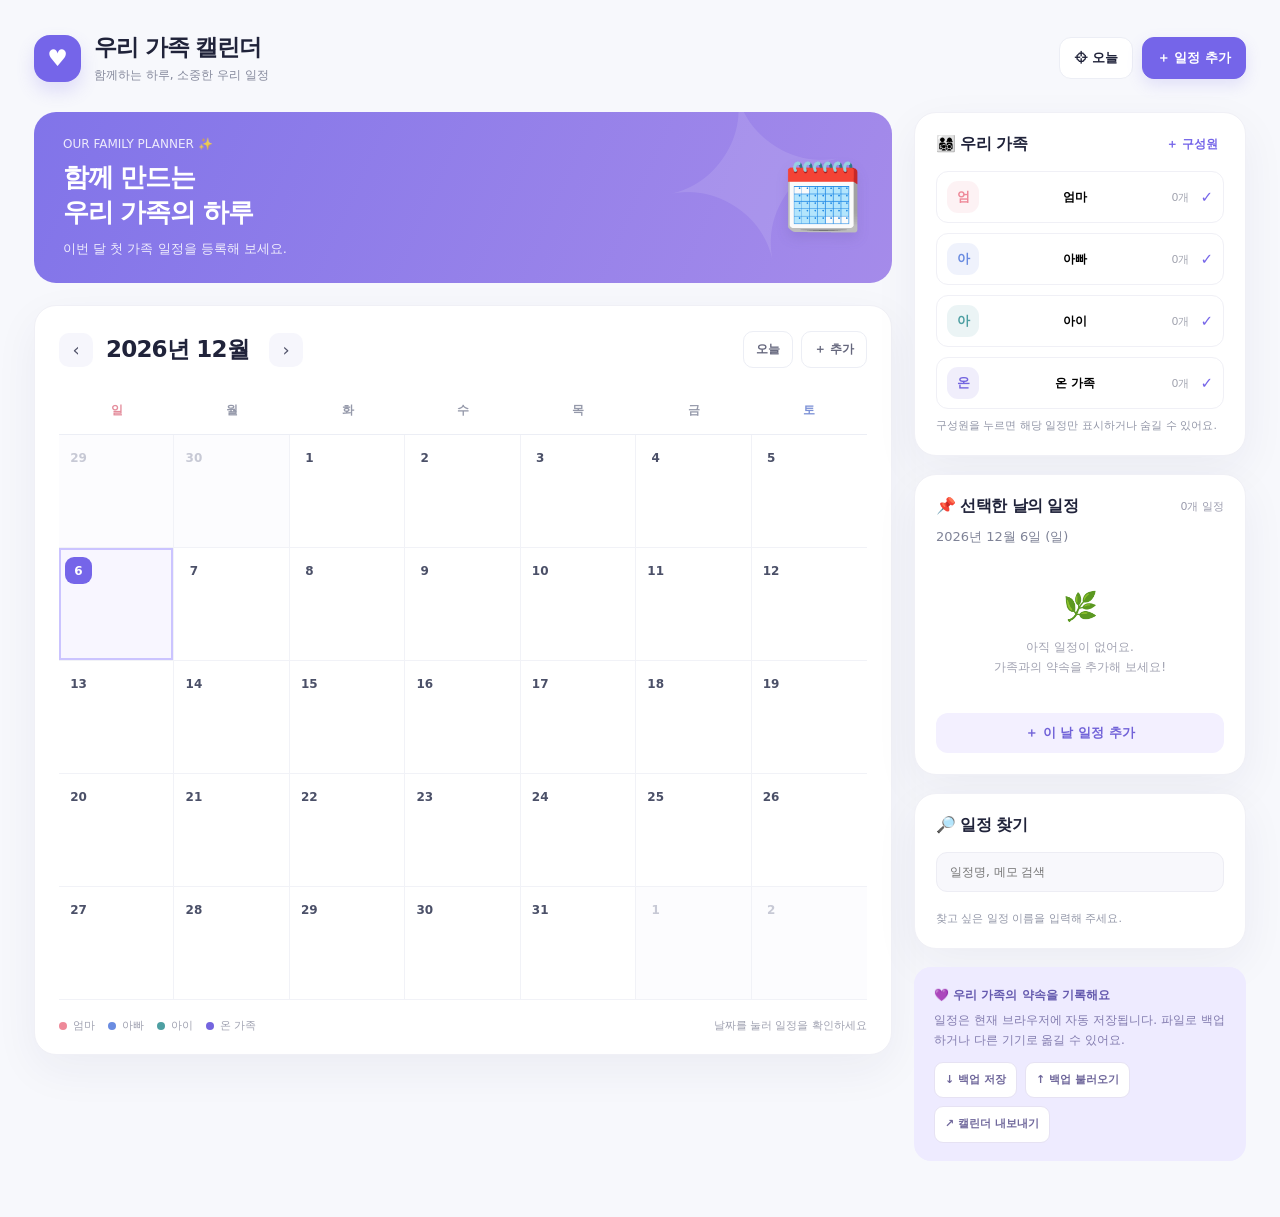
==== 2.html @ 46e9cfa7 "Add files via upload" ====
<!DOCTYPE html>
<html lang="ko">
<head>
<meta charset="UTF-8" />
<meta name="viewport" content="width=device-width, initial-scale=1.0" />
<meta name="theme-color" content="#f7f7fb" />
<title>우리 가족 캘린더</title>
<style>
:root{--bg:#f7f8fc;--white:#fff;--ink:#20233a;--muted:#85899c;--line:#eceef5;--purple:#7565e9;--soft:#f0edff;--shadow:0 15px 45px rgba(42,39,88,.055);--radius:22px}
*{box-sizing:border-box}body{margin:0;background:var(--bg);font-family: 'Pretendard','Apple SD Gothic Neo','Malgun Gothic',system-ui,sans-serif;color:var(--ink);-webkit-font-smoothing:antialiased}button,input,select,textarea{font:inherit}button{cursor:pointer}button:focus-visible,input:focus-visible,select:focus-visible,textarea:focus-visible{outline:3px solid #b7b0ff;outline-offset:2px}.app{max-width:1500px;margin:0 auto;min-height:100vh;padding:32px 34px 56px}.top{display:flex;align-items:center;justify-content:space-between;gap:20px;margin-bottom:28px}.brand{display:flex;align-items:center;gap:13px}.brandmark{width:47px;height:47px;border-radius:16px;background:#7565e9;display:grid;place-items:center;color:white;font-size:23px;box-shadow:0 9px 18px #7565e930}.brand h1{font-size:23px;margin:0;letter-spacing:-1.1px}.brand p{margin:4px 0 0;color:var(--muted);font-size:12px}.top-actions{display:flex;align-items:center;gap:9px}.button{border:1px solid var(--line);background:#fff;color:var(--ink);border-radius:12px;padding:11px 14px;font-weight:700;font-size:13px;display:inline-flex;align-items:center;justify-content:center;gap:8px;transition:transform .15s,background .15s}.button:hover{transform:translateY(-1px);background:#fafaff}.primary{background:var(--purple);border-color:var(--purple);color:#fff;box-shadow:0 6px 16px #7565e92a}.primary:hover{background:#6655e0}.layout{display:grid;grid-template-columns:minmax(0,1fr) 332px;gap:22px;align-items:start}.main{min-width:0}.hero{background:linear-gradient(114deg,#8174e9,#a58bea);color:#fff;border-radius:var(--radius);padding:25px 29px;margin-bottom:22px;display:flex;align-items:center;justify-content:space-between;overflow:hidden;position:relative;min-height:145px}.hero:after{content:'✦';position:absolute;right:40px;top:-65px;font-size:230px;color:#ffffff1d;transform:rotate(-12deg);pointer-events:none}.hero .eyebrow{font-size:12px;opacity:.85;margin-bottom:9px}.hero h2{font-size:26px;letter-spacing:-1.2px;line-height:1.35;margin:0}.hero p{margin:10px 0 0;font-size:13px;opacity:.87}.heroicon{font-size:66px;position:relative;z-index:1;filter:drop-shadow(0 6px 6px #443b8020)}.panel{background:var(--white);border:1px solid #f0f0f6;box-shadow:var(--shadow);border-radius:var(--radius)}.calendar{padding:25px 24px 21px}.calhead{display:flex;align-items:center;justify-content:space-between;gap:12px;margin-bottom:23px;flex-wrap:wrap}.monthnav{display:flex;align-items:center;gap:13px}.monthnav h2{font-size:23px;min-width:150px;margin:0;letter-spacing:-.8px}.iconbtn{width:34px;height:34px;border:none;background:#f6f6fc;border-radius:10px;font-size:18px;display:inline-grid;place-items:center;color:#51536a}.iconbtn:hover{background:var(--soft)}.caltools{display:flex;gap:8px;align-items:center}.mutedbutton{border:1px solid var(--line);background:#fff;border-radius:10px;padding:9px 12px;font-size:12px;font-weight:700;color:#65677d}.weekdays,.days{display:grid;grid-template-columns:repeat(7,minmax(0,1fr))}.weekdays{border-bottom:1px solid var(--line)}.weekdays div{text-align:center;color:#9599aa;padding:11px 3px 15px;font-weight:700;font-size:12px}.weekdays div:first-child{color:#e48d9c}.weekdays div:last-child{color:#7c91d6}.day{min-height:113px;border-right:1px solid #f1f2f7;border-bottom:1px solid #f1f2f7;padding:9px 6px 6px;min-width:0;cursor:pointer;background:#fff;transition:background .14s;position:relative}.day:nth-child(7n){border-right:0}.day:hover{background:#faf9ff}.day.other{background:#fcfcfe}.day.other .num{color:#c7c9d5}.num{font-size:12px;width:27px;height:27px;display:grid;place-items:center;border-radius:9px;color:#4b5068;font-weight:700;margin-bottom:5px}.day.today .num{background:var(--purple);color:white}.day.selected{background:#f8f6ff;box-shadow:inset 0 0 0 2px #cbc4ff}.events{display:flex;flex-direction:column;gap:3px}.ev{display:block;overflow:hidden;text-overflow:ellipsis;white-space:nowrap;width:100%;border:0;text-align:left;padding:4px 5px;border-radius:6px;background:var(--evbg);color:var(--evcolor);font-size:10px;font-weight:700;line-height:1.3}.ev:hover{filter:brightness(.97)}.more{font-size:10px;color:#8c8fa3;margin:3px 3px}.calfooter{display:flex;align-items:center;justify-content:space-between;gap:10px;margin-top:18px;font-size:11px;color:#a0a2b1}.legend{display:flex;gap:13px;flex-wrap:wrap}.legend span{display:inline-flex;align-items:center;gap:6px}.dot{width:8px;height:8px;display:inline-block;border-radius:50%}.side{display:flex;flex-direction:column;gap:18px}.sidepanel{padding:21px}.sectionhead{display:flex;align-items:center;justify-content:space-between;gap:12px;margin-bottom:16px}.sectionhead h3{font-size:16px;margin:0;letter-spacing:-.6px}.sectionhead .hint{font-size:11px;color:#9a9bad}.members{display:flex;flex-direction:column;gap:10px}.member{display:flex;align-items:center;gap:11px;padding:9px 10px;border:1px solid #f0f0f6;border-radius:12px;background:#fff;cursor:pointer}.member.off{opacity:.42}.avatar{width:32px;height:32px;border-radius:11px;background:var(--csoft);color:var(--c);display:grid;place-items:center;font-weight:800;font-size:13px;flex-shrink:0}.membername{font-size:12px;font-weight:700;flex:1}.membercount{font-size:11px;color:#a2a4b0}.check{font-size:15px;color:var(--purple)}.sectionmini{border:none;background:none;color:var(--purple);font-size:12px;font-weight:700}.selected-date{font-size:13px;color:#7f8397;margin:-5px 0 15px}.agenda{display:flex;flex-direction:column;gap:10px}.agenda-item{display:flex;gap:10px;cursor:pointer;padding:11px;border-radius:13px;background:#f9f9fd;border:1px solid transparent}.agenda-item:hover{border-color:#ddd7ff}.bar{border-radius:10px;background:var(--c);width:4px;flex-shrink:0}.agenda-info{flex:1;min-width:0}.agenda-info strong{display:block;font-size:12px;line-height:1.45;overflow-wrap:anywhere}.agenda-info p{font-size:11px;margin:5px 0 0;color:#9699aa}.pill{font-size:10px;font-weight:800;border-radius:6px;padding:3px 6px;white-space:nowrap;align-self:flex-start;background:var(--csoft);color:var(--c)}.empty{padding:22px 10px;text-align:center;color:#a1a2b1;font-size:12px;line-height:1.7}.empty .emoji{font-size:28px;display:block;margin-bottom:6px}.search{width:100%;background:#f8f8fc;border:1px solid #ededf4;padding:12px 13px;border-radius:11px;outline:none;font-size:12px}.searchresults{max-height:240px;overflow:auto;margin-top:10px}.searchresult{display:block;width:100%;border:0;border-bottom:1px solid #f1f1f7;background:transparent;text-align:left;padding:9px 2px;font-size:12px;color:#44465d}.searchresult small{display:block;color:#9a9bac;font-size:10px;margin-top:3px}.tip{background:#eeebff;border-radius:17px;padding:18px 20px;color:#6459ae;font-size:12px;line-height:1.7}.tip strong{display:block;margin-bottom:4px}.tip p{margin:0;color:#837caf}.bottom-actions{display:flex;gap:8px;margin-top:11px;flex-wrap:wrap}.bottom-actions button{border:1px solid #e6e2f3;background:#fff;padding:8px 10px;border-radius:9px;color:#6f679b;font-weight:700;font-size:11px}.overlay{position:fixed;inset:0;background:#25213e80;z-index:20;display:none;align-items:center;justify-content:center;padding:18px;backdrop-filter:blur(3px)}.overlay.open{display:flex}.modal{background:white;border-radius:22px;padding:25px;max-width:465px;width:100%;max-height:min(90vh,800px);overflow:auto;box-shadow:0 24px 90px #1c1b3b44}.modalhead{display:flex;justify-content:space-between;align-items:center;margin-bottom:20px}.modalhead h2{font-size:21px;letter-spacing:-.6px;margin:0}.field{display:block;margin-bottom:15px}.field label{display:block;font-size:12px;font-weight:800;margin-bottom:7px;color:#595b72}.field input,.field select,.field textarea{width:100%;padding:11px 12px;border:1px solid #e7e8f0;border-radius:10px;outline:none;background:#fff;color:#2d3049;font-size:13px}.field textarea{resize:vertical;min-height:75px}.fieldrow{display:grid;grid-template-columns:1fr 1fr;gap:12px}.checkboxline{display:flex;align-items:center;gap:8px;font-size:12px;margin:0 0 15px}.checkboxline input{accent-color:var(--purple)}.modalactions{display:flex;justify-content:flex-end;gap:8px;margin-top:19px}.danger{margin-right:auto;color:#e36b7a;border-color:#ffe1e5}.toast{position:fixed;bottom:26px;left:50%;transform:translate(-50%,20px);background:#302c4b;color:white;border-radius:12px;padding:12px 18px;font-size:12px;box-shadow:0 12px 40px #0003;z-index:30;opacity:0;pointer-events:none;transition:.2s}.toast.show{opacity:1;transform:translate(-50%,0)}.smallnote{font-size:11px;color:#9397a8;line-height:1.55;margin-top:8px}.visually-hidden{position:absolute;width:1px;height:1px;padding:0;margin:-1px;overflow:hidden;clip:rect(0,0,0,0);white-space:nowrap;border:0}
@media(max-width:1100px){.layout{grid-template-columns:minmax(0,1fr) 285px;gap:14px}.app{padding:22px}.calendar{padding:20px 15px}.day{min-height:98px}.sidepanel{padding:17px}}
@media(max-width:820px){.layout{grid-template-columns:1fr}.side{display:grid;grid-template-columns:1fr 1fr;gap:14px}.tip{grid-column:1/-1}.hero{min-height:130px}.day{min-height:104px}}
@media(max-width:560px){.app{padding:17px 10px 42px}.top{margin-bottom:17px;padding:0 4px}.brand h1{font-size:18px}.brand p{font-size:10px}.brandmark{height:40px;width:40px;border-radius:13px}.top-actions .secondary-top{display:none}.top-actions .button{padding:10px;font-size:12px}.hero{padding:21px;min-height:125px;border-radius:17px;margin-bottom:12px}.hero h2{font-size:21px}.heroicon{font-size:45px}.hero p{font-size:11px}.calendar{padding:17px 8px;border-radius:16px}.calhead{padding:0 5px}.monthnav{gap:7px}.monthnav h2{font-size:19px;min-width:126px}.caltools{gap:5px}.caltools .mutedbutton{padding:8px}.weekdays div{font-size:11px}.day{min-height:86px;padding:6px 2px}.num{width:24px;height:24px;font-size:11px;margin-bottom:3px}.ev{font-size:9px;padding:3px 2px;border-radius:4px}.more{font-size:9px}.side{display:flex}.calfooter{padding:0 6px}.legend{gap:8px}.fieldrow{grid-template-columns:1fr 1fr}.modal{padding:20px}}
</style>
</head>
<body>
<div class="app">
<header class="top"><div class="brand"><div class="brandmark" aria-hidden="true">♥</div><div><h1>우리 가족 캘린더</h1><p>함께하는 하루, 소중한 우리 일정</p></div></div><div class="top-actions"><button class="button secondary-top" id="goToday">⌖ 오늘</button><button class="button primary" id="addEvent">＋ 일정 추가</button></div></header>
<div class="layout"><main class="main"><section class="hero"><div><div class="eyebrow">OUR FAMILY PLANNER ✨</div><h2>함께 만드는<br>우리 가족의 하루</h2><p id="heroMessage">서로의 일정을 한눈에 확인해요.</p></div><div class="heroicon" aria-hidden="true">🗓️</div></section><section class="panel calendar"><div class="calhead"><div class="monthnav"><button class="iconbtn" id="prevMonth" aria-label="이전 달">‹</button><h2 id="monthTitle"></h2><button class="iconbtn" id="nextMonth" aria-label="다음 달">›</button></div><div class="caltools"><button class="mutedbutton" id="todayCal">오늘</button><button class="mutedbutton" id="monthAdd">＋ 추가</button></div></div><div class="weekdays"><div>일</div><div>월</div><div>화</div><div>수</div><div>목</div><div>금</div><div>토</div></div><div class="days" id="calendarGrid" role="grid" aria-label="월간 달력"></div><div class="calfooter"><div class="legend" id="legend"></div><span>날짜를 눌러 일정을 확인하세요</span></div></section></main><aside class="side"><section class="panel sidepanel"><div class="sectionhead"><h3>👨‍👩‍👧‍👦 우리 가족</h3><button class="sectionmini" id="manageMembers">＋ 구성원</button></div><div class="members" id="memberList"></div><div class="smallnote">구성원을 누르면 해당 일정만 표시하거나 숨길 수 있어요.</div></section><section class="panel sidepanel"><div class="sectionhead"><h3>📌 선택한 날의 일정</h3><span class="hint" id="agendaCount"></span></div><p class="selected-date" id="selectedDateText"></p><div class="agenda" id="agenda"></div><button class="button" style="width:100%;margin-top:14px;background:#f3f0ff;color:#7162d8;border:none" id="addForDate">＋ 이 날 일정 추가</button></section><section class="panel sidepanel"><div class="sectionhead"><h3>🔎 일정 찾기</h3></div><input class="search" type="search" id="searchInput" placeholder="일정명, 메모 검색" aria-label="일정 검색" /><div class="searchresults" id="searchResults"></div></section><div class="tip"><strong>💜 우리 가족의 약속을 기록해요</strong><p>일정은 현재 브라우저에 자동 저장됩니다. 파일로 백업하거나 다른 기기로 옮길 수 있어요.</p><div class="bottom-actions"><button id="exportBtn">↓ 백업 저장</button><button id="importBtn">↑ 백업 불러오기</button><button id="icsBtn">↗ 캘린더 내보내기</button><input type="file" id="importFile" accept=".json,application/json" hidden /></div></div></aside></div></div>
<div class="overlay" id="eventOverlay" role="presentation"><div class="modal" role="dialog" aria-modal="true" aria-labelledby="eventHeading"><div class="modalhead"><h2 id="eventHeading">새 일정 추가</h2><button class="iconbtn" id="closeEvent" aria-label="닫기">✕</button></div><form id="eventForm"><input type="hidden" id="eventId" /><div class="field"><label for="eventTitle">일정 이름 *</label><input id="eventTitle" maxlength="80" placeholder="예: 가족 외식, 학원, 병원 예약" required /></div><div class="fieldrow"><div class="field"><label for="eventDate">날짜 *</label><input type="date" id="eventDate" required /></div><div class="field"><label for="eventMember">담당 가족 *</label><select id="eventMember" required></select></div></div><label class="checkboxline"><input type="checkbox" id="allDay" checked /> 하루 종일</label><div class="fieldrow" id="timeFields" hidden><div class="field"><label for="startTime">시작 시간</label><input type="time" id="startTime" value="09:00" /></div><div class="field"><label for="endTime">종료 시간</label><input type="time" id="endTime" value="10:00" /></div></div><div class="field"><label for="eventMemo">메모 (선택)</label><textarea id="eventMemo" maxlength="1000" placeholder="장소, 준비물 등 기억할 내용을 남겨보세요"></textarea></div><div class="modalactions"><button type="button" class="button danger" id="deleteEvent" hidden>삭제</button><button type="button" class="button" id="cancelEvent">취소</button><button type="submit" class="button primary">저장하기</button></div></form></div></div>
<div class="overlay" id="memberOverlay" role="presentation"><div class="modal" role="dialog" aria-modal="true" aria-labelledby="memberHeading"><div class="modalhead"><h2 id="memberHeading">가족 구성원 관리</h2><button class="iconbtn" id="closeMember" aria-label="닫기">✕</button></div><div id="memberManageList"></div><form id="memberForm" style="margin-top:18px"><div class="fieldrow"><div class="field"><label for="newMemberName">구성원 이름</label><input id="newMemberName" placeholder="예: 할머니" maxlength="15" required /></div><div class="field"><label for="newMemberColor">색상</label><select id="newMemberColor"><option value="#7465df">보라</option><option value="#ee8999">핑크</option><option value="#4d9fa2">민트</option><option value="#df9a44">오렌지</option><option value="#6a8ce1">파랑</option><option value="#ab77bd">라벤더</option><option value="#7aa75e">초록</option></select></div></div><div class="modalactions"><button type="submit" class="button primary">＋ 구성원 추가</button></div></form></div></div>
<div class="toast" id="toast" role="status" aria-live="polite"></div>
<script>
(()=>{'use strict';
const STORE='our-family-calendar-v1';
const palette=['#7465df','#ee8999','#4d9fa2','#df9a44','#6a8ce1','#ab77bd','#7aa75e'];
const today=new Date(),isoLocal=d=>`${d.getFullYear()}-${String(d.getMonth()+1).padStart(2,'0')}-${String(d.getDate()).padStart(2,'0')}`;
const TODAY=isoLocal(today);
const defaults=()=>({members:[{id:'m1',name:'엄마',color:'#ee8999'},{id:'m2',name:'아빠',color:'#6a8ce1'},{id:'m3',name:'아이',color:'#4d9fa2'},{id:'m4',name:'온 가족',color:'#7465df'}],events:[]});
let state;
try{const raw=JSON.parse(localStorage.getItem(STORE));state=validate(raw)?raw:defaults()}catch(e){state=defaults()}
const hidden=new Set(),view=new Date(today.getFullYear(),today.getMonth(),1);let selected=TODAY,toastTimer;
const $=id=>document.getElementById(id);const esc=s=>String(s).replace(/[&<>"']/g,c=>({'&':'&amp;','<':'&lt;','>':'&gt;','"':'&quot;',"'":'&#39;'}[c]));
function validate(s){return s&&Array.isArray(s.members)&&s.members.length>0&&s.members.length<51&&s.members.every(m=>typeof m.id==='string'&&typeof m.name==='string'&&/^#[0-9a-fA-F]{6}$/.test(m.color))&&Array.isArray(s.events)&&s.events.length<10000&&s.events.every(e=>typeof e.id==='string'&&typeof e.title==='string'&&typeof e.date==='string'&&/^\d{4}-\d\d-\d\d$/.test(e.date)&&typeof e.memberId==='string')}
function save(){try{localStorage.setItem(STORE,JSON.stringify(state))}catch(e){toast('저장 공간이 부족합니다. 백업 파일을 저장해 주세요.')}}
function toast(s){$('toast').textContent=s;$('toast').classList.add('show');clearTimeout(toastTimer);toastTimer=setTimeout(()=>$('toast').classList.remove('show'),2400)}
const member=id=>state.members.find(m=>m.id===id)||{name:'미지정',color:'#999999'};
function tint(hex){return hex+'1c'}
function visibleEvents(date){return state.events.filter(e=>e.date===date&&!hidden.has(e.memberId)).sort((a,b)=>(a.allDay===false?1:0)-(b.allDay===false?1:0)||String(a.startTime||'').localeCompare(String(b.startTime||''))||a.title.localeCompare(b.title,'ko'))}
function dateLabel(s){const [y,m,d]=s.split('-').map(Number);return `${y}년 ${m}월 ${d}일 (${['일','월','화','수','목','금','토'][new Date(y,m-1,d).getDay()]})`}
function render(){renderCalendar();renderMembers();renderAgenda();renderSearch();}
function renderCalendar(){const y=view.getFullYear(),m=view.getMonth();$('monthTitle').textContent=`${y}년 ${String(m+1).padStart(2,'0')}월`;const first=new Date(y,m,1).getDay(),end=new Date(y,m+1,0).getDate(),rows=Math.ceil((first+end)/7),html=[];for(let i=0;i<rows*7;i++){const d=new Date(y,m,1-first+i),key=isoLocal(d),inside=d.getMonth()===m,evs=visibleEvents(key);html.push(`<div class="day${inside?'':' other'}${key===TODAY?' today':''}${key===selected?' selected':''}" role="gridcell" tabindex="0" data-date="${key}" aria-label="${dateLabel(key)}, 일정 ${evs.length}개"><span class="num">${d.getDate()}</span><div class="events">${evs.slice(0,3).map(e=>{const mm=member(e.memberId);return `<button class="ev" style="--evbg:${tint(mm.color)};--evcolor:${mm.color}" data-event="${esc(e.id)}" title="${esc(e.title)}">${esc(e.title)}</button>`}).join('')}${evs.length>3?`<span class="more">+${evs.length-3}개 더보기</span>`:''}</div></div>`)}$('calendarGrid').innerHTML=html.join('');$('legend').innerHTML=state.members.filter(m=>!hidden.has(m.id)).map(m=>`<span><i class="dot" style="background:${m.color}"></i>${esc(m.name)}</span>`).join('');const monthCount=state.events.filter(e=>e.date.startsWith(`${y}-${String(m+1).padStart(2,'0')}-`)).length;$('heroMessage').textContent=monthCount?`이번 달 가족 일정 ${monthCount}개가 기다리고 있어요.`:'이번 달 첫 가족 일정을 등록해 보세요.'}
function renderMembers(){$('memberList').innerHTML=state.members.map(m=>{const count=state.events.filter(e=>e.memberId===m.id&&e.date.slice(0,7)===isoLocal(view).slice(0,7)).length;return `<button class="member${hidden.has(m.id)?' off':''}" data-member="${esc(m.id)}" aria-pressed="${!hidden.has(m.id)}"><span class="avatar" style="--c:${m.color};--csoft:${tint(m.color)}">${esc(m.name.slice(0,1))}</span><span class="membername">${esc(m.name)}</span><span class="membercount">${count}개</span><span class="check">${hidden.has(m.id)?'○':'✓'}</span></button>`}).join('')}
function renderAgenda(){const evs=visibleEvents(selected);$('selectedDateText').textContent=dateLabel(selected);$('agendaCount').textContent=`${evs.length}개 일정`;$('agenda').innerHTML=evs.length?evs.map(e=>{const m=member(e.memberId),time=e.allDay===false?`${esc(e.startTime||'')} ~ ${esc(e.endTime||'')}`:'하루 종일';return `<article class="agenda-item" data-event="${esc(e.id)}" tabindex="0" role="button" aria-label="${esc(e.title)} 수정"><div class="bar" style="--c:${m.color}"></div><div class="agenda-info"><strong>${esc(e.title)}</strong><p>${time}${e.memo?' · '+esc(e.memo.slice(0,32)):''}</p></div><span class="pill" style="--c:${m.color};--csoft:${tint(m.color)}">${esc(m.name)}</span></article>`}).join(''):'<div class="empty"><span class="emoji">🌿</span>아직 일정이 없어요.<br>가족과의 약속을 추가해 보세요!</div>'}
function renderSearch(){const q=$('searchInput').value.trim().toLocaleLowerCase();if(!q){$('searchResults').innerHTML='<div class="smallnote">찾고 싶은 일정 이름을 입력해 주세요.</div>';return}const evs=state.events.filter(e=>!hidden.has(e.memberId)&&`${e.title} ${e.memo||''} ${member(e.memberId).name}`.toLocaleLowerCase().includes(q)).sort((a,b)=>a.date.localeCompare(b.date)).slice(0,30);$('searchResults').innerHTML=evs.length?evs.map(e=>`<button class="searchresult" data-goto="${esc(e.id)}">${esc(e.title)}<small>${esc(e.date)} · ${esc(member(e.memberId).name)}</small></button>`).join(''):'<div class="empty">검색 결과가 없어요.</div>'}
function goDate(key){selected=key;const [y,m]=key.split('-').map(Number);view.setFullYear(y,m-1,1);render()}
function changeMonth(n){view.setMonth(view.getMonth()+n,1);selected=isoLocal(new Date(view.getFullYear(),view.getMonth(),Math.min(today.getDate(),new Date(view.getFullYear(),view.getMonth()+1,0).getDate())));render()}
function openModal(id=null,date=selected){const e=id?state.events.find(x=>x.id===id):null;$('eventHeading').textContent=e?'일정 수정':'새 일정 추가';$('eventId').value=e?.id||'';$('eventTitle').value=e?.title||'';$('eventDate').value=e?.date||date;$('eventMember').innerHTML=state.members.map(m=>`<option value="${esc(m.id)}">${esc(m.name)}</option>`).join('');$('eventMember').value=e?.memberId||state.members[0].id;$('allDay').checked=e?.allDay!==false;$('startTime').value=e?.startTime||'09:00';$('endTime').value=e?.endTime||'10:00';$('eventMemo').value=e?.memo||'';$('deleteEvent').hidden=!e;updateTime();$('eventOverlay').classList.add('open');setTimeout(()=>$('eventTitle').focus(),30)}
function updateTime(){$('timeFields').hidden=$('allDay').checked}
function closeModal(){$('eventOverlay').classList.remove('open')}
function openMembers(){renderMemberManager();$('memberOverlay').classList.add('open')}
function renderMemberManager(){$('memberManageList').innerHTML=state.members.map(m=>`<div class="member" style="margin-bottom:8px"><span class="avatar" style="--c:${m.color};--csoft:${tint(m.color)}">${esc(m.name[0])}</span><span class="membername">${esc(m.name)}</span><button class="sectionmini" data-rename="${esc(m.id)}" type="button">이름 변경</button><button class="sectionmini" style="color:#df7783" data-remove="${esc(m.id)}" type="button">삭제</button></div>`).join('')}
$('eventForm').addEventListener('submit',e=>{e.preventDefault();const id=$('eventId').value,title=$('eventTitle').value.trim(),date=$('eventDate').value,memberId=$('eventMember').value,allDay=$('allDay').checked,startTime=$('startTime').value,endTime=$('endTime').value,memo=$('eventMemo').value.trim();if(!title||!date||!state.members.some(m=>m.id===memberId))return toast('필수 내용을 입력해 주세요.');if(!allDay&&(!startTime||!endTime||startTime>=endTime))return toast('종료 시간을 시작 시간보다 늦게 설정해 주세요.');const obj={id:id||('e'+Date.now()+'-'+Math.random().toString(36).slice(2,8)),title,date,memberId,allDay,startTime:allDay?'':startTime,endTime:allDay?'':endTime,memo};if(id){const idx=state.events.findIndex(e=>e.id===id);if(idx<0)return;state.events[idx]=obj}else state.events.push(obj);save();closeModal();goDate(date);toast(id?'일정을 수정했어요.':'새 일정을 추가했어요.')});
$('deleteEvent').addEventListener('click',()=>{const id=$('eventId').value;if(!confirm('이 일정을 삭제할까요?'))return;state.events=state.events.filter(e=>e.id!==id);save();closeModal();render();toast('일정을 삭제했어요.')});
$('calendarGrid').addEventListener('click',e=>{const ev=e.target.closest('[data-event]');if(ev){e.stopPropagation();openModal(ev.dataset.event);return}const d=e.target.closest('[data-date]');if(d)goDate(d.dataset.date)});
$('calendarGrid').addEventListener('keydown',e=>{if((e.key==='Enter'||e.key===' ')&&e.target.matches('[data-date]')){e.preventDefault();goDate(e.target.dataset.date)}});
$('agenda').addEventListener('click',e=>{const item=e.target.closest('[data-event]');if(item)openModal(item.dataset.event)});
$('agenda').addEventListener('keydown',e=>{if((e.key==='Enter'||e.key===' ')&&e.target.closest('[data-event]')){e.preventDefault();openModal(e.target.closest('[data-event]').dataset.event)}});
$('memberList').addEventListener('click',e=>{const item=e.target.closest('[data-member]');if(!item)return;hidden.has(item.dataset.member)?hidden.delete(item.dataset.member):hidden.add(item.dataset.member);render()});
$('searchResults').addEventListener('click',e=>{const r=e.target.closest('[data-goto]');if(!r)return;const ev=state.events.find(x=>x.id===r.dataset.goto);if(ev){goDate(ev.date);openModal(ev.id)}});
$('searchInput').addEventListener('input',renderSearch);
$('prevMonth').onclick=()=>changeMonth(-1);$('nextMonth').onclick=()=>changeMonth(1);$('todayCal').onclick=$('goToday').onclick=()=>goDate(TODAY);
$('addEvent').onclick=$('monthAdd').onclick=$('addForDate').onclick=()=>openModal();$('closeEvent').onclick=$('cancelEvent').onclick=closeModal;$('allDay').onchange=updateTime;$('manageMembers').onclick=openMembers;$('closeMember').onclick=()=>$('memberOverlay').classList.remove('open');
$('memberForm').addEventListener('submit',e=>{e.preventDefault();const name=$('newMemberName').value.trim(),color=$('newMemberColor').value;if(!name)return;if(state.members.length>=20)return toast('가족 구성원은 20명까지 추가할 수 있어요.');state.members.push({id:'m'+Date.now()+Math.random().toString(36).slice(2,5),name,color});$('newMemberName').value='';save();render();renderMemberManager();toast('가족 구성원을 추가했어요.')});
$('memberManageList').addEventListener('click',e=>{const ren=e.target.closest('[data-rename]'),rem=e.target.closest('[data-remove]');if(ren){const m=state.members.find(x=>x.id===ren.dataset.rename);if(!m)return;const name=prompt('변경할 이름을 입력하세요.',m.name);if(name===null)return;if(!name.trim())return toast('이름을 입력해 주세요.');m.name=name.trim().slice(0,15)}else if(rem){const m=state.members.find(x=>x.id===rem.dataset.remove);if(!m)return;if(state.members.length===1)return toast('가족 구성원은 최소 1명이 필요해요.');const num=state.events.filter(x=>x.memberId===m.id).length;if(!confirm(`${m.name} 구성원을 삭제할까요? 연결된 일정 ${num}개도 삭제됩니다.`))return;state.members=state.members.filter(x=>x.id!==m.id);state.events=state.events.filter(x=>x.memberId!==m.id);hidden.delete(m.id)}else return;save();render();renderMemberManager()});
for(const id of ['eventOverlay','memberOverlay'])$(id).addEventListener('mousedown',e=>{if(e.target===$(id))$(id).classList.remove('open')});document.addEventListener('keydown',e=>{if(e.key==='Escape'){closeModal();$('memberOverlay').classList.remove('open')}});
function download(name,content,type){const blob=new Blob([content],{type}),url=URL.createObjectURL(blob),a=document.createElement('a');a.href=url;a.download=name;document.body.appendChild(a);a.click();a.remove();setTimeout(()=>URL.revokeObjectURL(url),1000)}
$('exportBtn').onclick=()=>{download(`우리집-캘린더-백업-${TODAY}.json`,JSON.stringify({...state,exportedAt:new Date().toISOString()},null,2),'application/json');toast('백업 파일을 저장했어요.')};
$('importBtn').onclick=()=>$('importFile').click();$('importFile').addEventListener('change',async e=>{const file=e.target.files[0];if(!file)return;try{if(file.size>4000000)throw new Error('파일이 너무 큽니다.');const obj=JSON.parse(await file.text());if(!validate(obj))throw new Error('유효한 가족 달력 백업 파일이 아닙니다.');if(!confirm('기존 가족 구성원과 일정을 백업 파일 내용으로 바꿀까요?'))return;state={members:obj.members,events:obj.events};hidden.clear();save();render();toast('백업 데이터를 불러왔어요.')}catch(err){toast(err.message||'백업 파일을 읽지 못했어요.')}finally{e.target.value=''}});
function icsEscape(s){return String(s||'').replace(/\\/g,'\\\\').replace(/\n/g,'\\n').replace(/,/g,'\\,').replace(/;/g,'\\;')}
function icsDate(d){return d.replace(/-/g,'')}
$('icsBtn').onclick=()=>{const lines=['BEGIN:VCALENDAR','VERSION:2.0','PRODID:-//Our Family Calendar//KO','CALSCALE:GREGORIAN','X-WR-CALNAME:우리 가족 캘린더'];state.events.forEach(e=>{const date=e.date.replace(/-/g,''),mm=member(e.memberId);lines.push('BEGIN:VEVENT','UID:'+e.id.replace(/[^a-zA-Z0-9_-]/g,'')+'@our-family.local','DTSTAMP:'+new Date().toISOString().replace(/[-:]/g,'').replace(/\.\d{3}/,'').replace(/Z$/,'Z'),'SUMMARY:'+icsEscape('['+mm.name+'] '+e.title),'DESCRIPTION:'+icsEscape(e.memo||''));if(e.allDay!==false){const next=new Date(e.date+'T12:00:00');next.setDate(next.getDate()+1);lines.push('DTSTART;VALUE=DATE:'+date,'DTEND;VALUE=DATE:'+icsDate(isoLocal(next)))}else{lines.push('DTSTART;TZID=Asia/Seoul:'+date+'T'+(e.startTime||'09:00').replace(':','')+'00','DTEND;TZID=Asia/Seoul:'+date+'T'+(e.endTime||'10:00').replace(':','')+'00')}lines.push('END:VEVENT')});lines.push('END:VCALENDAR');download(`우리집-캘린더-${TODAY}.ics`,lines.join('\r\n'),'text/calendar;charset=utf-8');toast('캘린더 파일을 저장했어요.')};
render();
})();
</script>
</body>
</html>
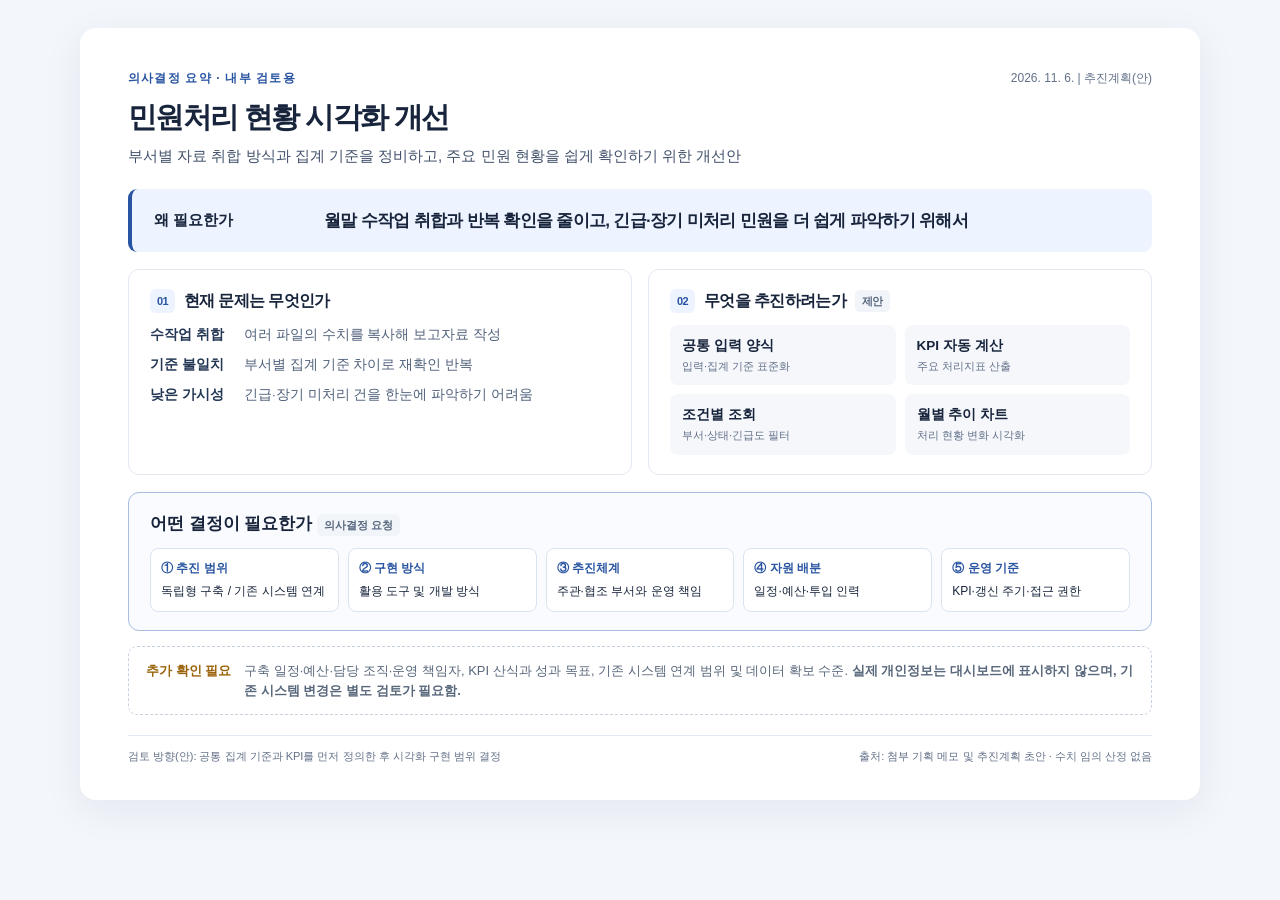
==== commit ae506791: "Rename 민원처리_시각화_의사결정_대시보드.html to 2.html" ====
--- a/2.html
+++ b/2.html
@@ -1,77 +1,25 @@
-<!DOCTYPE html>
+<!doctype html>
 <html lang="ko">
 <head>
-<meta charset="UTF-8" />
-<meta name="viewport" content="width=device-width, initial-scale=1.0" />
-<meta name="theme-color" content="#f7f7fb" />
-<title>우리 가족 캘린더</title>
+<meta charset="utf-8">
+<meta name="viewport" content="width=device-width, initial-scale=1">
+<title>민원처리 현황 시각화 개선 | 의사결정 요약</title>
 <style>
-:root{--bg:#f7f8fc;--white:#fff;--ink:#20233a;--muted:#85899c;--line:#eceef5;--purple:#7565e9;--soft:#f0edff;--shadow:0 15px 45px rgba(42,39,88,.055);--radius:22px}
-*{box-sizing:border-box}body{margin:0;background:var(--bg);font-family: 'Pretendard','Apple SD Gothic Neo','Malgun Gothic',system-ui,sans-serif;color:var(--ink);-webkit-font-smoothing:antialiased}button,input,select,textarea{font:inherit}button{cursor:pointer}button:focus-visible,input:focus-visible,select:focus-visible,textarea:focus-visible{outline:3px solid #b7b0ff;outline-offset:2px}.app{max-width:1500px;margin:0 auto;min-height:100vh;padding:32px 34px 56px}.top{display:flex;align-items:center;justify-content:space-between;gap:20px;margin-bottom:28px}.brand{display:flex;align-items:center;gap:13px}.brandmark{width:47px;height:47px;border-radius:16px;background:#7565e9;display:grid;place-items:center;color:white;font-size:23px;box-shadow:0 9px 18px #7565e930}.brand h1{font-size:23px;margin:0;letter-spacing:-1.1px}.brand p{margin:4px 0 0;color:var(--muted);font-size:12px}.top-actions{display:flex;align-items:center;gap:9px}.button{border:1px solid var(--line);background:#fff;color:var(--ink);border-radius:12px;padding:11px 14px;font-weight:700;font-size:13px;display:inline-flex;align-items:center;justify-content:center;gap:8px;transition:transform .15s,background .15s}.button:hover{transform:translateY(-1px);background:#fafaff}.primary{background:var(--purple);border-color:var(--purple);color:#fff;box-shadow:0 6px 16px #7565e92a}.primary:hover{background:#6655e0}.layout{display:grid;grid-template-columns:minmax(0,1fr) 332px;gap:22px;align-items:start}.main{min-width:0}.hero{background:linear-gradient(114deg,#8174e9,#a58bea);color:#fff;border-radius:var(--radius);padding:25px 29px;margin-bottom:22px;display:flex;align-items:center;justify-content:space-between;overflow:hidden;position:relative;min-height:145px}.hero:after{content:'✦';position:absolute;right:40px;top:-65px;font-size:230px;color:#ffffff1d;transform:rotate(-12deg);pointer-events:none}.hero .eyebrow{font-size:12px;opacity:.85;margin-bottom:9px}.hero h2{font-size:26px;letter-spacing:-1.2px;line-height:1.35;margin:0}.hero p{margin:10px 0 0;font-size:13px;opacity:.87}.heroicon{font-size:66px;position:relative;z-index:1;filter:drop-shadow(0 6px 6px #443b8020)}.panel{background:var(--white);border:1px solid #f0f0f6;box-shadow:var(--shadow);border-radius:var(--radius)}.calendar{padding:25px 24px 21px}.calhead{display:flex;align-items:center;justify-content:space-between;gap:12px;margin-bottom:23px;flex-wrap:wrap}.monthnav{display:flex;align-items:center;gap:13px}.monthnav h2{font-size:23px;min-width:150px;margin:0;letter-spacing:-.8px}.iconbtn{width:34px;height:34px;border:none;background:#f6f6fc;border-radius:10px;font-size:18px;display:inline-grid;place-items:center;color:#51536a}.iconbtn:hover{background:var(--soft)}.caltools{display:flex;gap:8px;align-items:center}.mutedbutton{border:1px solid var(--line);background:#fff;border-radius:10px;padding:9px 12px;font-size:12px;font-weight:700;color:#65677d}.weekdays,.days{display:grid;grid-template-columns:repeat(7,minmax(0,1fr))}.weekdays{border-bottom:1px solid var(--line)}.weekdays div{text-align:center;color:#9599aa;padding:11px 3px 15px;font-weight:700;font-size:12px}.weekdays div:first-child{color:#e48d9c}.weekdays div:last-child{color:#7c91d6}.day{min-height:113px;border-right:1px solid #f1f2f7;border-bottom:1px solid #f1f2f7;padding:9px 6px 6px;min-width:0;cursor:pointer;background:#fff;transition:background .14s;position:relative}.day:nth-child(7n){border-right:0}.day:hover{background:#faf9ff}.day.other{background:#fcfcfe}.day.other .num{color:#c7c9d5}.num{font-size:12px;width:27px;height:27px;display:grid;place-items:center;border-radius:9px;color:#4b5068;font-weight:700;margin-bottom:5px}.day.today .num{background:var(--purple);color:white}.day.selected{background:#f8f6ff;box-shadow:inset 0 0 0 2px #cbc4ff}.events{display:flex;flex-direction:column;gap:3px}.ev{display:block;overflow:hidden;text-overflow:ellipsis;white-space:nowrap;width:100%;border:0;text-align:left;padding:4px 5px;border-radius:6px;background:var(--evbg);color:var(--evcolor);font-size:10px;font-weight:700;line-height:1.3}.ev:hover{filter:brightness(.97)}.more{font-size:10px;color:#8c8fa3;margin:3px 3px}.calfooter{display:flex;align-items:center;justify-content:space-between;gap:10px;margin-top:18px;font-size:11px;color:#a0a2b1}.legend{display:flex;gap:13px;flex-wrap:wrap}.legend span{display:inline-flex;align-items:center;gap:6px}.dot{width:8px;height:8px;display:inline-block;border-radius:50%}.side{display:flex;flex-direction:column;gap:18px}.sidepanel{padding:21px}.sectionhead{display:flex;align-items:center;justify-content:space-between;gap:12px;margin-bottom:16px}.sectionhead h3{font-size:16px;margin:0;letter-spacing:-.6px}.sectionhead .hint{font-size:11px;color:#9a9bad}.members{display:flex;flex-direction:column;gap:10px}.member{display:flex;align-items:center;gap:11px;padding:9px 10px;border:1px solid #f0f0f6;border-radius:12px;background:#fff;cursor:pointer}.member.off{opacity:.42}.avatar{width:32px;height:32px;border-radius:11px;background:var(--csoft);color:var(--c);display:grid;place-items:center;font-weight:800;font-size:13px;flex-shrink:0}.membername{font-size:12px;font-weight:700;flex:1}.membercount{font-size:11px;color:#a2a4b0}.check{font-size:15px;color:var(--purple)}.sectionmini{border:none;background:none;color:var(--purple);font-size:12px;font-weight:700}.selected-date{font-size:13px;color:#7f8397;margin:-5px 0 15px}.agenda{display:flex;flex-direction:column;gap:10px}.agenda-item{display:flex;gap:10px;cursor:pointer;padding:11px;border-radius:13px;background:#f9f9fd;border:1px solid transparent}.agenda-item:hover{border-color:#ddd7ff}.bar{border-radius:10px;background:var(--c);width:4px;flex-shrink:0}.agenda-info{flex:1;min-width:0}.agenda-info strong{display:block;font-size:12px;line-height:1.45;overflow-wrap:anywhere}.agenda-info p{font-size:11px;margin:5px 0 0;color:#9699aa}.pill{font-size:10px;font-weight:800;border-radius:6px;padding:3px 6px;white-space:nowrap;align-self:flex-start;background:var(--csoft);color:var(--c)}.empty{padding:22px 10px;text-align:center;color:#a1a2b1;font-size:12px;line-height:1.7}.empty .emoji{font-size:28px;display:block;margin-bottom:6px}.search{width:100%;background:#f8f8fc;border:1px solid #ededf4;padding:12px 13px;border-radius:11px;outline:none;font-size:12px}.searchresults{max-height:240px;overflow:auto;margin-top:10px}.searchresult{display:block;width:100%;border:0;border-bottom:1px solid #f1f1f7;background:transparent;text-align:left;padding:9px 2px;font-size:12px;color:#44465d}.searchresult small{display:block;color:#9a9bac;font-size:10px;margin-top:3px}.tip{background:#eeebff;border-radius:17px;padding:18px 20px;color:#6459ae;font-size:12px;line-height:1.7}.tip strong{display:block;margin-bottom:4px}.tip p{margin:0;color:#837caf}.bottom-actions{display:flex;gap:8px;margin-top:11px;flex-wrap:wrap}.bottom-actions button{border:1px solid #e6e2f3;background:#fff;padding:8px 10px;border-radius:9px;color:#6f679b;font-weight:700;font-size:11px}.overlay{position:fixed;inset:0;background:#25213e80;z-index:20;display:none;align-items:center;justify-content:center;padding:18px;backdrop-filter:blur(3px)}.overlay.open{display:flex}.modal{background:white;border-radius:22px;padding:25px;max-width:465px;width:100%;max-height:min(90vh,800px);overflow:auto;box-shadow:0 24px 90px #1c1b3b44}.modalhead{display:flex;justify-content:space-between;align-items:center;margin-bottom:20px}.modalhead h2{font-size:21px;letter-spacing:-.6px;margin:0}.field{display:block;margin-bottom:15px}.field label{display:block;font-size:12px;font-weight:800;margin-bottom:7px;color:#595b72}.field input,.field select,.field textarea{width:100%;padding:11px 12px;border:1px solid #e7e8f0;border-radius:10px;outline:none;background:#fff;color:#2d3049;font-size:13px}.field textarea{resize:vertical;min-height:75px}.fieldrow{display:grid;grid-template-columns:1fr 1fr;gap:12px}.checkboxline{display:flex;align-items:center;gap:8px;font-size:12px;margin:0 0 15px}.checkboxline input{accent-color:var(--purple)}.modalactions{display:flex;justify-content:flex-end;gap:8px;margin-top:19px}.danger{margin-right:auto;color:#e36b7a;border-color:#ffe1e5}.toast{position:fixed;bottom:26px;left:50%;transform:translate(-50%,20px);background:#302c4b;color:white;border-radius:12px;padding:12px 18px;font-size:12px;box-shadow:0 12px 40px #0003;z-index:30;opacity:0;pointer-events:none;transition:.2s}.toast.show{opacity:1;transform:translate(-50%,0)}.smallnote{font-size:11px;color:#9397a8;line-height:1.55;margin-top:8px}.visually-hidden{position:absolute;width:1px;height:1px;padding:0;margin:-1px;overflow:hidden;clip:rect(0,0,0,0);white-space:nowrap;border:0}
-@media(max-width:1100px){.layout{grid-template-columns:minmax(0,1fr) 285px;gap:14px}.app{padding:22px}.calendar{padding:20px 15px}.day{min-height:98px}.sidepanel{padding:17px}}
-@media(max-width:820px){.layout{grid-template-columns:1fr}.side{display:grid;grid-template-columns:1fr 1fr;gap:14px}.tip{grid-column:1/-1}.hero{min-height:130px}.day{min-height:104px}}
-@media(max-width:560px){.app{padding:17px 10px 42px}.top{margin-bottom:17px;padding:0 4px}.brand h1{font-size:18px}.brand p{font-size:10px}.brandmark{height:40px;width:40px;border-radius:13px}.top-actions .secondary-top{display:none}.top-actions .button{padding:10px;font-size:12px}.hero{padding:21px;min-height:125px;border-radius:17px;margin-bottom:12px}.hero h2{font-size:21px}.heroicon{font-size:45px}.hero p{font-size:11px}.calendar{padding:17px 8px;border-radius:16px}.calhead{padding:0 5px}.monthnav{gap:7px}.monthnav h2{font-size:19px;min-width:126px}.caltools{gap:5px}.caltools .mutedbutton{padding:8px}.weekdays div{font-size:11px}.day{min-height:86px;padding:6px 2px}.num{width:24px;height:24px;font-size:11px;margin-bottom:3px}.ev{font-size:9px;padding:3px 2px;border-radius:4px}.more{font-size:9px}.side{display:flex}.calfooter{padding:0 6px}.legend{gap:8px}.fieldrow{grid-template-columns:1fr 1fr}.modal{padding:20px}}
+:root{--ink:#17243b;--muted:#627088;--line:#e3e9f1;--bg:#f3f6fb;--blue:#2854a1;--pale:#edf3ff;--amber:#9a630a}
+*{box-sizing:border-box}body{margin:0;background:var(--bg);font-family:'Pretendard','Noto Sans KR','Malgun Gothic',sans-serif;color:var(--ink);line-height:1.48}
+.sheet{max-width:1120px;margin:28px auto;background:#fff;padding:42px 48px 36px;box-shadow:0 10px 40px #1e355012;border-radius:16px}
+.top{display:flex;align-items:center;justify-content:space-between;gap:12px}.eyebrow{font-size:12px;font-weight:800;letter-spacing:.1em;color:var(--blue)}.meta{color:var(--muted);font-size:12px}h1{font-size:29px;letter-spacing:-.055em;line-height:1.3;margin:11px 0 9px}.intro{font-size:15px;color:#41506a;margin:0 0 21px}.lead{background:var(--pale);padding:19px 22px;border-left:4px solid var(--blue);border-radius:9px;display:grid;grid-template-columns:155px 1fr;gap:15px;align-items:center}.lead strong{font-size:15px}.lead p{margin:0;font-size:17px;font-weight:700;letter-spacing:-.04em}.grid{display:grid;grid-template-columns:1fr 1fr;gap:16px;margin-top:17px}.panel{border:1px solid var(--line);border-radius:11px;padding:19px 21px}.panel h2{font-size:16px;margin:0 0 12px;display:flex;align-items:center;gap:9px;letter-spacing:-.04em}.num{font-size:11px;color:var(--blue);background:var(--pale);border-radius:6px;padding:4px 7px}.rows{display:grid;gap:10px}.item{display:grid;grid-template-columns:84px 1fr;gap:10px;font-size:13.5px}.item b{color:#243755}.item span{color:#50617b}.actions{display:grid;grid-template-columns:1fr 1fr;gap:9px}.action{padding:11px 12px;background:#f5f7fb;border-radius:8px;font-size:13.5px;font-weight:700}.action small{display:block;font-size:11px;color:var(--muted);font-weight:500;margin-top:2px}.decision{margin-top:17px;border:1.5px solid #a8bddf;background:#f9fbff;border-radius:11px;padding:18px 21px}.decision h2{font-size:17px;margin:0 0 12px}.decision-grid{display:grid;grid-template-columns:repeat(5,1fr);gap:9px}.decision-grid div{background:#fff;border:1px solid #dae4f1;border-radius:8px;padding:11px 10px;font-size:12px}.decision-grid b{display:block;color:var(--blue);font-size:12px;margin-bottom:5px}.verify{margin-top:15px;padding:14px 17px;border:1px dashed #c8d1de;border-radius:9px;display:flex;gap:13px;align-items:flex-start}.verify strong{white-space:nowrap;font-size:13px;color:var(--amber)}.verify p{font-size:13px;color:#58677b;margin:0}.bottom{display:flex;align-items:center;justify-content:space-between;gap:15px;border-top:1px solid var(--line);margin-top:20px;padding-top:12px;font-size:11px;color:var(--muted)}.tag{display:inline-block;border-radius:5px;background:#f1f4f8;padding:3px 7px;color:#56667e;font-size:11px}
+@media(max-width:750px){.sheet{padding:24px 19px;margin:0;border-radius:0}.grid{grid-template-columns:1fr}.lead{grid-template-columns:1fr;gap:5px}.decision-grid{grid-template-columns:repeat(2,1fr)}h1{font-size:24px}.bottom{align-items:flex-start;flex-direction:column}}
+@media print{@page{size:A4 landscape;margin:11mm}body{background:white}.sheet{box-shadow:none;border-radius:0;max-width:none;margin:0;padding:0}.grid{gap:10px;margin-top:12px}.panel{padding:13px 16px}.decision{margin-top:12px;padding:12px 16px}.verify{margin-top:10px;padding:10px 14px}.intro{margin-bottom:12px}.lead{padding:12px 16px}.bottom{margin-top:12px}h1{font-size:25px}.decision-grid div{padding:8px}.item{font-size:12px}.action{padding:8px 9px}.sheet{break-inside:avoid}}
 </style>
-</head>
-<body>
-<div class="app">
-<header class="top"><div class="brand"><div class="brandmark" aria-hidden="true">♥</div><div><h1>우리 가족 캘린더</h1><p>함께하는 하루, 소중한 우리 일정</p></div></div><div class="top-actions"><button class="button secondary-top" id="goToday">⌖ 오늘</button><button class="button primary" id="addEvent">＋ 일정 추가</button></div></header>
-<div class="layout"><main class="main"><section class="hero"><div><div class="eyebrow">OUR FAMILY PLANNER ✨</div><h2>함께 만드는<br>우리 가족의 하루</h2><p id="heroMessage">서로의 일정을 한눈에 확인해요.</p></div><div class="heroicon" aria-hidden="true">🗓️</div></section><section class="panel calendar"><div class="calhead"><div class="monthnav"><button class="iconbtn" id="prevMonth" aria-label="이전 달">‹</button><h2 id="monthTitle"></h2><button class="iconbtn" id="nextMonth" aria-label="다음 달">›</button></div><div class="caltools"><button class="mutedbutton" id="todayCal">오늘</button><button class="mutedbutton" id="monthAdd">＋ 추가</button></div></div><div class="weekdays"><div>일</div><div>월</div><div>화</div><div>수</div><div>목</div><div>금</div><div>토</div></div><div class="days" id="calendarGrid" role="grid" aria-label="월간 달력"></div><div class="calfooter"><div class="legend" id="legend"></div><span>날짜를 눌러 일정을 확인하세요</span></div></section></main><aside class="side"><section class="panel sidepanel"><div class="sectionhead"><h3>👨‍👩‍👧‍👦 우리 가족</h3><button class="sectionmini" id="manageMembers">＋ 구성원</button></div><div class="members" id="memberList"></div><div class="smallnote">구성원을 누르면 해당 일정만 표시하거나 숨길 수 있어요.</div></section><section class="panel sidepanel"><div class="sectionhead"><h3>📌 선택한 날의 일정</h3><span class="hint" id="agendaCount"></span></div><p class="selected-date" id="selectedDateText"></p><div class="agenda" id="agenda"></div><button class="button" style="width:100%;margin-top:14px;background:#f3f0ff;color:#7162d8;border:none" id="addForDate">＋ 이 날 일정 추가</button></section><section class="panel sidepanel"><div class="sectionhead"><h3>🔎 일정 찾기</h3></div><input class="search" type="search" id="searchInput" placeholder="일정명, 메모 검색" aria-label="일정 검색" /><div class="searchresults" id="searchResults"></div></section><div class="tip"><strong>💜 우리 가족의 약속을 기록해요</strong><p>일정은 현재 브라우저에 자동 저장됩니다. 파일로 백업하거나 다른 기기로 옮길 수 있어요.</p><div class="bottom-actions"><button id="exportBtn">↓ 백업 저장</button><button id="importBtn">↑ 백업 불러오기</button><button id="icsBtn">↗ 캘린더 내보내기</button><input type="file" id="importFile" accept=".json,application/json" hidden /></div></div></aside></div></div>
-<div class="overlay" id="eventOverlay" role="presentation"><div class="modal" role="dialog" aria-modal="true" aria-labelledby="eventHeading"><div class="modalhead"><h2 id="eventHeading">새 일정 추가</h2><button class="iconbtn" id="closeEvent" aria-label="닫기">✕</button></div><form id="eventForm"><input type="hidden" id="eventId" /><div class="field"><label for="eventTitle">일정 이름 *</label><input id="eventTitle" maxlength="80" placeholder="예: 가족 외식, 학원, 병원 예약" required /></div><div class="fieldrow"><div class="field"><label for="eventDate">날짜 *</label><input type="date" id="eventDate" required /></div><div class="field"><label for="eventMember">담당 가족 *</label><select id="eventMember" required></select></div></div><label class="checkboxline"><input type="checkbox" id="allDay" checked /> 하루 종일</label><div class="fieldrow" id="timeFields" hidden><div class="field"><label for="startTime">시작 시간</label><input type="time" id="startTime" value="09:00" /></div><div class="field"><label for="endTime">종료 시간</label><input type="time" id="endTime" value="10:00" /></div></div><div class="field"><label for="eventMemo">메모 (선택)</label><textarea id="eventMemo" maxlength="1000" placeholder="장소, 준비물 등 기억할 내용을 남겨보세요"></textarea></div><div class="modalactions"><button type="button" class="button danger" id="deleteEvent" hidden>삭제</button><button type="button" class="button" id="cancelEvent">취소</button><button type="submit" class="button primary">저장하기</button></div></form></div></div>
-<div class="overlay" id="memberOverlay" role="presentation"><div class="modal" role="dialog" aria-modal="true" aria-labelledby="memberHeading"><div class="modalhead"><h2 id="memberHeading">가족 구성원 관리</h2><button class="iconbtn" id="closeMember" aria-label="닫기">✕</button></div><div id="memberManageList"></div><form id="memberForm" style="margin-top:18px"><div class="fieldrow"><div class="field"><label for="newMemberName">구성원 이름</label><input id="newMemberName" placeholder="예: 할머니" maxlength="15" required /></div><div class="field"><label for="newMemberColor">색상</label><select id="newMemberColor"><option value="#7465df">보라</option><option value="#ee8999">핑크</option><option value="#4d9fa2">민트</option><option value="#df9a44">오렌지</option><option value="#6a8ce1">파랑</option><option value="#ab77bd">라벤더</option><option value="#7aa75e">초록</option></select></div></div><div class="modalactions"><button type="submit" class="button primary">＋ 구성원 추가</button></div></form></div></div>
-<div class="toast" id="toast" role="status" aria-live="polite"></div>
-<script>
-(()=>{'use strict';
-const STORE='our-family-calendar-v1';
-const palette=['#7465df','#ee8999','#4d9fa2','#df9a44','#6a8ce1','#ab77bd','#7aa75e'];
-const today=new Date(),isoLocal=d=>`${d.getFullYear()}-${String(d.getMonth()+1).padStart(2,'0')}-${String(d.getDate()).padStart(2,'0')}`;
-const TODAY=isoLocal(today);
-const defaults=()=>({members:[{id:'m1',name:'엄마',color:'#ee8999'},{id:'m2',name:'아빠',color:'#6a8ce1'},{id:'m3',name:'아이',color:'#4d9fa2'},{id:'m4',name:'온 가족',color:'#7465df'}],events:[]});
-let state;
-try{const raw=JSON.parse(localStorage.getItem(STORE));state=validate(raw)?raw:defaults()}catch(e){state=defaults()}
-const hidden=new Set(),view=new Date(today.getFullYear(),today.getMonth(),1);let selected=TODAY,toastTimer;
-const $=id=>document.getElementById(id);const esc=s=>String(s).replace(/[&<>"']/g,c=>({'&':'&amp;','<':'&lt;','>':'&gt;','"':'&quot;',"'":'&#39;'}[c]));
-function validate(s){return s&&Array.isArray(s.members)&&s.members.length>0&&s.members.length<51&&s.members.every(m=>typeof m.id==='string'&&typeof m.name==='string'&&/^#[0-9a-fA-F]{6}$/.test(m.color))&&Array.isArray(s.events)&&s.events.length<10000&&s.events.every(e=>typeof e.id==='string'&&typeof e.title==='string'&&typeof e.date==='string'&&/^\d{4}-\d\d-\d\d$/.test(e.date)&&typeof e.memberId==='string')}
-function save(){try{localStorage.setItem(STORE,JSON.stringify(state))}catch(e){toast('저장 공간이 부족합니다. 백업 파일을 저장해 주세요.')}}
-function toast(s){$('toast').textContent=s;$('toast').classList.add('show');clearTimeout(toastTimer);toastTimer=setTimeout(()=>$('toast').classList.remove('show'),2400)}
-const member=id=>state.members.find(m=>m.id===id)||{name:'미지정',color:'#999999'};
-function tint(hex){return hex+'1c'}
-function visibleEvents(date){return state.events.filter(e=>e.date===date&&!hidden.has(e.memberId)).sort((a,b)=>(a.allDay===false?1:0)-(b.allDay===false?1:0)||String(a.startTime||'').localeCompare(String(b.startTime||''))||a.title.localeCompare(b.title,'ko'))}
-function dateLabel(s){const [y,m,d]=s.split('-').map(Number);return `${y}년 ${m}월 ${d}일 (${['일','월','화','수','목','금','토'][new Date(y,m-1,d).getDay()]})`}
-function render(){renderCalendar();renderMembers();renderAgenda();renderSearch();}
-function renderCalendar(){const y=view.getFullYear(),m=view.getMonth();$('monthTitle').textContent=`${y}년 ${String(m+1).padStart(2,'0')}월`;const first=new Date(y,m,1).getDay(),end=new Date(y,m+1,0).getDate(),rows=Math.ceil((first+end)/7),html=[];for(let i=0;i<rows*7;i++){const d=new Date(y,m,1-first+i),key=isoLocal(d),inside=d.getMonth()===m,evs=visibleEvents(key);html.push(`<div class="day${inside?'':' other'}${key===TODAY?' today':''}${key===selected?' selected':''}" role="gridcell" tabindex="0" data-date="${key}" aria-label="${dateLabel(key)}, 일정 ${evs.length}개"><span class="num">${d.getDate()}</span><div class="events">${evs.slice(0,3).map(e=>{const mm=member(e.memberId);return `<button class="ev" style="--evbg:${tint(mm.color)};--evcolor:${mm.color}" data-event="${esc(e.id)}" title="${esc(e.title)}">${esc(e.title)}</button>`}).join('')}${evs.length>3?`<span class="more">+${evs.length-3}개 더보기</span>`:''}</div></div>`)}$('calendarGrid').innerHTML=html.join('');$('legend').innerHTML=state.members.filter(m=>!hidden.has(m.id)).map(m=>`<span><i class="dot" style="background:${m.color}"></i>${esc(m.name)}</span>`).join('');const monthCount=state.events.filter(e=>e.date.startsWith(`${y}-${String(m+1).padStart(2,'0')}-`)).length;$('heroMessage').textContent=monthCount?`이번 달 가족 일정 ${monthCount}개가 기다리고 있어요.`:'이번 달 첫 가족 일정을 등록해 보세요.'}
-function renderMembers(){$('memberList').innerHTML=state.members.map(m=>{const count=state.events.filter(e=>e.memberId===m.id&&e.date.slice(0,7)===isoLocal(view).slice(0,7)).length;return `<button class="member${hidden.has(m.id)?' off':''}" data-member="${esc(m.id)}" aria-pressed="${!hidden.has(m.id)}"><span class="avatar" style="--c:${m.color};--csoft:${tint(m.color)}">${esc(m.name.slice(0,1))}</span><span class="membername">${esc(m.name)}</span><span class="membercount">${count}개</span><span class="check">${hidden.has(m.id)?'○':'✓'}</span></button>`}).join('')}
-function renderAgenda(){const evs=visibleEvents(selected);$('selectedDateText').textContent=dateLabel(selected);$('agendaCount').textContent=`${evs.length}개 일정`;$('agenda').innerHTML=evs.length?evs.map(e=>{const m=member(e.memberId),time=e.allDay===false?`${esc(e.startTime||'')} ~ ${esc(e.endTime||'')}`:'하루 종일';return `<article class="agenda-item" data-event="${esc(e.id)}" tabindex="0" role="button" aria-label="${esc(e.title)} 수정"><div class="bar" style="--c:${m.color}"></div><div class="agenda-info"><strong>${esc(e.title)}</strong><p>${time}${e.memo?' · '+esc(e.memo.slice(0,32)):''}</p></div><span class="pill" style="--c:${m.color};--csoft:${tint(m.color)}">${esc(m.name)}</span></article>`}).join(''):'<div class="empty"><span class="emoji">🌿</span>아직 일정이 없어요.<br>가족과의 약속을 추가해 보세요!</div>'}
-function renderSearch(){const q=$('searchInput').value.trim().toLocaleLowerCase();if(!q){$('searchResults').innerHTML='<div class="smallnote">찾고 싶은 일정 이름을 입력해 주세요.</div>';return}const evs=state.events.filter(e=>!hidden.has(e.memberId)&&`${e.title} ${e.memo||''} ${member(e.memberId).name}`.toLocaleLowerCase().includes(q)).sort((a,b)=>a.date.localeCompare(b.date)).slice(0,30);$('searchResults').innerHTML=evs.length?evs.map(e=>`<button class="searchresult" data-goto="${esc(e.id)}">${esc(e.title)}<small>${esc(e.date)} · ${esc(member(e.memberId).name)}</small></button>`).join(''):'<div class="empty">검색 결과가 없어요.</div>'}
-function goDate(key){selected=key;const [y,m]=key.split('-').map(Number);view.setFullYear(y,m-1,1);render()}
-function changeMonth(n){view.setMonth(view.getMonth()+n,1);selected=isoLocal(new Date(view.getFullYear(),view.getMonth(),Math.min(today.getDate(),new Date(view.getFullYear(),view.getMonth()+1,0).getDate())));render()}
-function openModal(id=null,date=selected){const e=id?state.events.find(x=>x.id===id):null;$('eventHeading').textContent=e?'일정 수정':'새 일정 추가';$('eventId').value=e?.id||'';$('eventTitle').value=e?.title||'';$('eventDate').value=e?.date||date;$('eventMember').innerHTML=state.members.map(m=>`<option value="${esc(m.id)}">${esc(m.name)}</option>`).join('');$('eventMember').value=e?.memberId||state.members[0].id;$('allDay').checked=e?.allDay!==false;$('startTime').value=e?.startTime||'09:00';$('endTime').value=e?.endTime||'10:00';$('eventMemo').value=e?.memo||'';$('deleteEvent').hidden=!e;updateTime();$('eventOverlay').classList.add('open');setTimeout(()=>$('eventTitle').focus(),30)}
-function updateTime(){$('timeFields').hidden=$('allDay').checked}
-function closeModal(){$('eventOverlay').classList.remove('open')}
-function openMembers(){renderMemberManager();$('memberOverlay').classList.add('open')}
-function renderMemberManager(){$('memberManageList').innerHTML=state.members.map(m=>`<div class="member" style="margin-bottom:8px"><span class="avatar" style="--c:${m.color};--csoft:${tint(m.color)}">${esc(m.name[0])}</span><span class="membername">${esc(m.name)}</span><button class="sectionmini" data-rename="${esc(m.id)}" type="button">이름 변경</button><button class="sectionmini" style="color:#df7783" data-remove="${esc(m.id)}" type="button">삭제</button></div>`).join('')}
-$('eventForm').addEventListener('submit',e=>{e.preventDefault();const id=$('eventId').value,title=$('eventTitle').value.trim(),date=$('eventDate').value,memberId=$('eventMember').value,allDay=$('allDay').checked,startTime=$('startTime').value,endTime=$('endTime').value,memo=$('eventMemo').value.trim();if(!title||!date||!state.members.some(m=>m.id===memberId))return toast('필수 내용을 입력해 주세요.');if(!allDay&&(!startTime||!endTime||startTime>=endTime))return toast('종료 시간을 시작 시간보다 늦게 설정해 주세요.');const obj={id:id||('e'+Date.now()+'-'+Math.random().toString(36).slice(2,8)),title,date,memberId,allDay,startTime:allDay?'':startTime,endTime:allDay?'':endTime,memo};if(id){const idx=state.events.findIndex(e=>e.id===id);if(idx<0)return;state.events[idx]=obj}else state.events.push(obj);save();closeModal();goDate(date);toast(id?'일정을 수정했어요.':'새 일정을 추가했어요.')});
-$('deleteEvent').addEventListener('click',()=>{const id=$('eventId').value;if(!confirm('이 일정을 삭제할까요?'))return;state.events=state.events.filter(e=>e.id!==id);save();closeModal();render();toast('일정을 삭제했어요.')});
-$('calendarGrid').addEventListener('click',e=>{const ev=e.target.closest('[data-event]');if(ev){e.stopPropagation();openModal(ev.dataset.event);return}const d=e.target.closest('[data-date]');if(d)goDate(d.dataset.date)});
-$('calendarGrid').addEventListener('keydown',e=>{if((e.key==='Enter'||e.key===' ')&&e.target.matches('[data-date]')){e.preventDefault();goDate(e.target.dataset.date)}});
-$('agenda').addEventListener('click',e=>{const item=e.target.closest('[data-event]');if(item)openModal(item.dataset.event)});
-$('agenda').addEventListener('keydown',e=>{if((e.key==='Enter'||e.key===' ')&&e.target.closest('[data-event]')){e.preventDefault();openModal(e.target.closest('[data-event]').dataset.event)}});
-$('memberList').addEventListener('click',e=>{const item=e.target.closest('[data-member]');if(!item)return;hidden.has(item.dataset.member)?hidden.delete(item.dataset.member):hidden.add(item.dataset.member);render()});
-$('searchResults').addEventListener('click',e=>{const r=e.target.closest('[data-goto]');if(!r)return;const ev=state.events.find(x=>x.id===r.dataset.goto);if(ev){goDate(ev.date);openModal(ev.id)}});
-$('searchInput').addEventListener('input',renderSearch);
-$('prevMonth').onclick=()=>changeMonth(-1);$('nextMonth').onclick=()=>changeMonth(1);$('todayCal').onclick=$('goToday').onclick=()=>goDate(TODAY);
-$('addEvent').onclick=$('monthAdd').onclick=$('addForDate').onclick=()=>openModal();$('closeEvent').onclick=$('cancelEvent').onclick=closeModal;$('allDay').onchange=updateTime;$('manageMembers').onclick=openMembers;$('closeMember').onclick=()=>$('memberOverlay').classList.remove('open');
-$('memberForm').addEventListener('submit',e=>{e.preventDefault();const name=$('newMemberName').value.trim(),color=$('newMemberColor').value;if(!name)return;if(state.members.length>=20)return toast('가족 구성원은 20명까지 추가할 수 있어요.');state.members.push({id:'m'+Date.now()+Math.random().toString(36).slice(2,5),name,color});$('newMemberName').value='';save();render();renderMemberManager();toast('가족 구성원을 추가했어요.')});
-$('memberManageList').addEventListener('click',e=>{const ren=e.target.closest('[data-rename]'),rem=e.target.closest('[data-remove]');if(ren){const m=state.members.find(x=>x.id===ren.dataset.rename);if(!m)return;const name=prompt('변경할 이름을 입력하세요.',m.name);if(name===null)return;if(!name.trim())return toast('이름을 입력해 주세요.');m.name=name.trim().slice(0,15)}else if(rem){const m=state.members.find(x=>x.id===rem.dataset.remove);if(!m)return;if(state.members.length===1)return toast('가족 구성원은 최소 1명이 필요해요.');const num=state.events.filter(x=>x.memberId===m.id).length;if(!confirm(`${m.name} 구성원을 삭제할까요? 연결된 일정 ${num}개도 삭제됩니다.`))return;state.members=state.members.filter(x=>x.id!==m.id);state.events=state.events.filter(x=>x.memberId!==m.id);hidden.delete(m.id)}else return;save();render();renderMemberManager()});
-for(const id of ['eventOverlay','memberOverlay'])$(id).addEventListener('mousedown',e=>{if(e.target===$(id))$(id).classList.remove('open')});document.addEventListener('keydown',e=>{if(e.key==='Escape'){closeModal();$('memberOverlay').classList.remove('open')}});
-function download(name,content,type){const blob=new Blob([content],{type}),url=URL.createObjectURL(blob),a=document.createElement('a');a.href=url;a.download=name;document.body.appendChild(a);a.click();a.remove();setTimeout(()=>URL.revokeObjectURL(url),1000)}
-$('exportBtn').onclick=()=>{download(`우리집-캘린더-백업-${TODAY}.json`,JSON.stringify({...state,exportedAt:new Date().toISOString()},null,2),'application/json');toast('백업 파일을 저장했어요.')};
-$('importBtn').onclick=()=>$('importFile').click();$('importFile').addEventListener('change',async e=>{const file=e.target.files[0];if(!file)return;try{if(file.size>4000000)throw new Error('파일이 너무 큽니다.');const obj=JSON.parse(await file.text());if(!validate(obj))throw new Error('유효한 가족 달력 백업 파일이 아닙니다.');if(!confirm('기존 가족 구성원과 일정을 백업 파일 내용으로 바꿀까요?'))return;state={members:obj.members,events:obj.events};hidden.clear();save();render();toast('백업 데이터를 불러왔어요.')}catch(err){toast(err.message||'백업 파일을 읽지 못했어요.')}finally{e.target.value=''}});
-function icsEscape(s){return String(s||'').replace(/\\/g,'\\\\').replace(/\n/g,'\\n').replace(/,/g,'\\,').replace(/;/g,'\\;')}
-function icsDate(d){return d.replace(/-/g,'')}
-$('icsBtn').onclick=()=>{const lines=['BEGIN:VCALENDAR','VERSION:2.0','PRODID:-//Our Family Calendar//KO','CALSCALE:GREGORIAN','X-WR-CALNAME:우리 가족 캘린더'];state.events.forEach(e=>{const date=e.date.replace(/-/g,''),mm=member(e.memberId);lines.push('BEGIN:VEVENT','UID:'+e.id.replace(/[^a-zA-Z0-9_-]/g,'')+'@our-family.local','DTSTAMP:'+new Date().toISOString().replace(/[-:]/g,'').replace(/\.\d{3}/,'').replace(/Z$/,'Z'),'SUMMARY:'+icsEscape('['+mm.name+'] '+e.title),'DESCRIPTION:'+icsEscape(e.memo||''));if(e.allDay!==false){const next=new Date(e.date+'T12:00:00');next.setDate(next.getDate()+1);lines.push('DTSTART;VALUE=DATE:'+date,'DTEND;VALUE=DATE:'+icsDate(isoLocal(next)))}else{lines.push('DTSTART;TZID=Asia/Seoul:'+date+'T'+(e.startTime||'09:00').replace(':','')+'00','DTEND;TZID=Asia/Seoul:'+date+'T'+(e.endTime||'10:00').replace(':','')+'00')}lines.push('END:VEVENT')});lines.push('END:VCALENDAR');download(`우리집-캘린더-${TODAY}.ics`,lines.join('\r\n'),'text/calendar;charset=utf-8');toast('캘린더 파일을 저장했어요.')};
-render();
-})();
-</script>
-</body>
-</html>
+</head><body><main class="sheet">
+<header><div class="top"><span class="eyebrow">의사결정 요약 · 내부 검토용</span><span class="meta">2026. 11. 6. | 추진계획(안)</span></div><h1>민원처리 현황 시각화 개선</h1><p class="intro">부서별 자료 취합 방식과 집계 기준을 정비하고, 주요 민원 현황을 쉽게 확인하기 위한 개선안</p></header>
+<section class="lead" aria-label="왜 필요한가"><strong>왜 필요한가</strong><p>월말 수작업 취합과 반복 확인을 줄이고, 긴급·장기 미처리 민원을 더 쉽게 파악하기 위해서</p></section>
+<div class="grid">
+<section class="panel"><h2><span class="num">01</span>현재 문제는 무엇인가</h2><div class="rows"><div class="item"><b>수작업 취합</b><span>여러 파일의 수치를 복사해 보고자료 작성</span></div><div class="item"><b>기준 불일치</b><span>부서별 집계 기준 차이로 재확인 반복</span></div><div class="item"><b>낮은 가시성</b><span>긴급·장기 미처리 건을 한눈에 파악하기 어려움</span></div></div></section>
+<section class="panel"><h2><span class="num">02</span>무엇을 추진하려는가 <span class="tag">제안</span></h2><div class="actions"><div class="action">공통 입력 양식<small>입력·집계 기준 표준화</small></div><div class="action">KPI 자동 계산<small>주요 처리지표 산출</small></div><div class="action">조건별 조회<small>부서·상태·긴급도 필터</small></div><div class="action">월별 추이 차트<small>처리 현황 변화 시각화</small></div></div></section>
+</div>
+<section class="decision"><h2>어떤 결정이 필요한가 <span class="tag">의사결정 요청</span></h2><div class="decision-grid"><div><b>① 추진 범위</b>독립형 구축 / 기존 시스템 연계</div><div><b>② 구현 방식</b>활용 도구 및 개발 방식</div><div><b>③ 추진체계</b>주관·협조 부서와 운영 책임</div><div><b>④ 자원 배분</b>일정·예산·투입 인력</div><div><b>⑤ 운영 기준</b>KPI·갱신 주기·접근 권한</div></div></section>
+<section class="verify"><strong>추가 확인 필요</strong><p>구축 일정·예산·담당 조직·운영 책임자, KPI 산식과 성과 목표, 기존 시스템 연계 범위 및 데이터 확보 수준. <b>실제 개인정보는 대시보드에 표시하지 않으며, 기존 시스템 변경은 별도 검토가 필요함.</b></p></section>
+<footer class="bottom"><span>검토 방향(안): 공통 집계 기준과 KPI를 먼저 정의한 후 시각화 구현 범위 결정</span><span>출처: 첨부 기획 메모 및 추진계획 초안 · 수치 임의 산정 없음</span></footer>
+</main></body></html>
